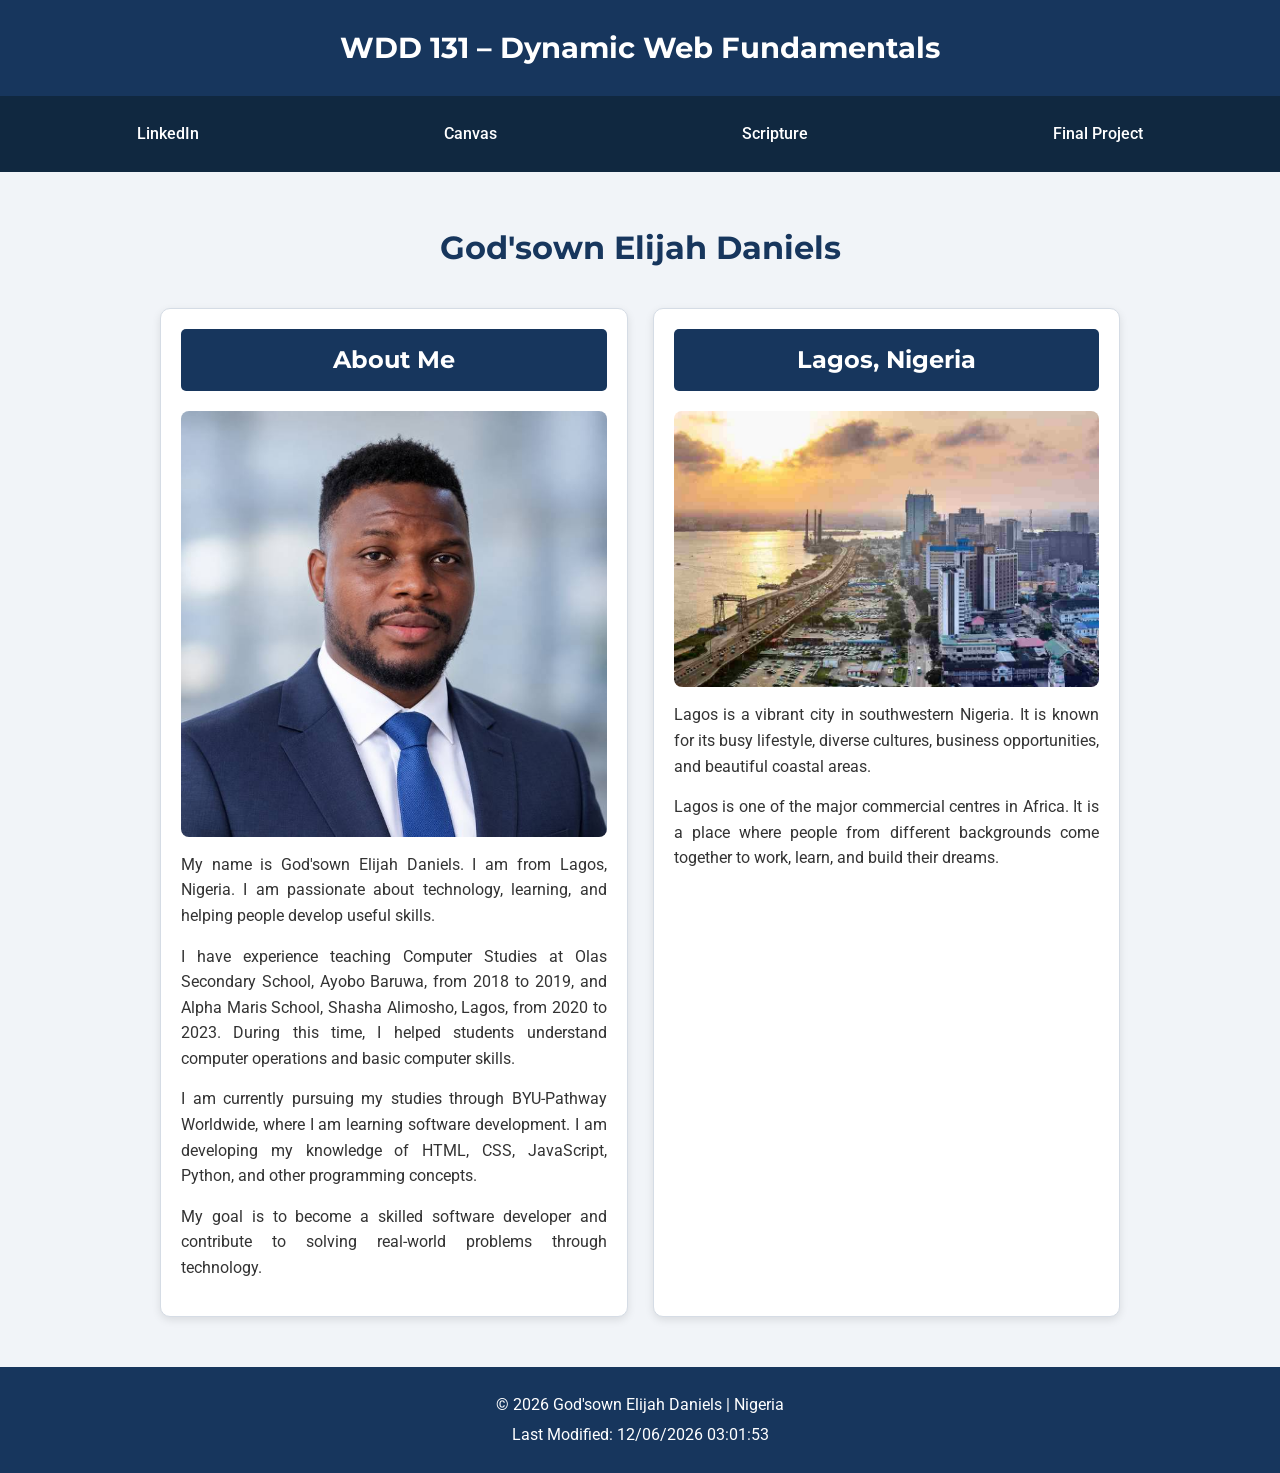
==== index.html @ 5084df3a "homepage" ====
<!DOCTYPE html>
<html lang="en-US">
<head>
    <meta charset="UTF-8">
    <meta name="viewport" content="width=device-width, initial-scale=1.0">

    <meta name="description" content="WDD 131 – Dynamic Web Fundamentals homepage of God'sown Elijah Daniels from Lagos, Nigeria. Learn about my background, teaching experience, software development journey, and studies at BYU-Pathway.">

    <meta name="author" content="God'sown Elijah Daniels">

    <title>WDD 131 – Dynamic Web Fundamentals – God'sown Elijah Daniels</title>

    <link rel="stylesheet" href="styles/base.css">

    <script src="scripts/getdates.js" defer></script>
</head>

<body>

    <header>
        <span id="course-title">WDD 131 – Dynamic Web Fundamentals</span>

        <nav>
            <a href="https://www.linkedin.com/" target="_blank">LinkedIn</a>

            <a href="https://byupw.instructure.com/" target="_blank">Canvas</a>

            <a href="https://www.churchofjesuschrist.org/study/scriptures" target="_blank">Scripture</a>

            <a href="#">Final Project</a>
        </nav>
    </header>

    <main>
        <h1>God'sown Elijah Daniels</h1>

        <!-- Card 1: About Me -->
        <section class="card">
            <h2>About Me</h2>

            <img src="images/profile.jpg"Portrait of God'sown Elijah Daniels">

            <p>
                My name is God'sown Elijah Daniels. I am from Lagos, Nigeria.
                I am passionate about technology, learning, and helping people
                develop useful skills.
            </p>

            <p>
                I have experience teaching Computer Studies at Olas Secondary
                School, Ayobo Baruwa, from 2018 to 2019, and Alpha Maris School,
                Shasha Alimosho, Lagos, from 2020 to 2023. During this time,
                I helped students understand computer operations and basic
                computer skills.
            </p>

            <p>
                I am currently pursuing my studies through BYU-Pathway Worldwide,
                where I am learning software development. I am developing my
                knowledge of HTML, CSS, JavaScript, Python, and other programming
                concepts.
            </p>

            <p>
                My goal is to become a skilled software developer and contribute
                to solving real-world problems through technology.
            </p>
        </section>

        <!-- Card 2: Lagos, Nigeria -->
        <section class="card">
            <h2>Lagos, Nigeria</h2>

            <img src="images/lagos.jpg" alt="A view representing Lagos, Nigeria">

            <p>
                Lagos is a vibrant city in southwestern Nigeria.
                It is known for its busy lifestyle, diverse cultures,
                business opportunities, and beautiful coastal areas.
            </p>

            <p>
                Lagos is one of the major commercial centres in Africa.
                It is a place where people from different backgrounds
                come together to work, learn, and build their dreams.
            </p>
        </section>

    </main>

    <footer>
        <p>
            &copy; <span id="currentyear"></span>
            God'sown Elijah Daniels | Nigeria
        </p>

        <p id="lastModified"></p>
    </footer>

</body>
</html>
---- styles/base.css ----
/* Google Fonts */
@import url('https://fonts.googleapis.com/css2?family=Roboto:wght@400;500;700&family=Montserrat:wght@500;600;700&display=swap');

/* General page styling */
* {
    margin: 0;
    padding: 0;
    box-sizing: border-box;
}

body {
    font-family: 'Roboto', sans-serif;
    background-color: #f1f4f8;
    color: #333;
    line-height: 1.6;
}

/* Header styling */
header {
    background-color: #17365d;
    color: white;
    text-align: center;
}

#course-title {
    display: block;
    padding: 25px 10px;
    font-family: 'Montserrat', sans-serif;
    font-size: 1.8rem;
    font-weight: 700;
}

/* Navigation styling */
nav {
    display: flex;
    justify-content: space-around;
    align-items: center;
    background-color: #102840;
    padding: 15px;
}

nav a {
    color: white;
    text-decoration: none;
    padding: 10px 20px;
    font-weight: 500;
}

nav a:hover {
    background-color: #f4b942;
    color: #102840;
    text-decoration: underline;
}

/* Main content styling */
main {
    max-width: 1000px;
    margin: 30px auto;
    padding: 20px;
    display: grid;
    grid-template-columns: 1fr 1fr;
    gap: 25px;
}

/* Main heading */
main h1 {
    grid-column: 1 / 3;
    text-align: center;
    color: #17365d;
    font-family: 'Montserrat', sans-serif;
    margin-bottom: 10px;
}

/* Card styling */
.card {
    background-color: white;
    border: 1px solid #d5dce5;
    border-radius: 10px;
    padding: 20px;
    box-shadow: 0 3px 8px rgba(0, 0, 0, 0.1);
}

/* Card headings */
.card h2 {
    background-color: #17365d;
    color: white;
    text-align: center;
    padding: 12px;
    margin-bottom: 20px;
    border-radius: 5px;
    font-family: 'Montserrat', sans-serif;
}

/* Card images */
.card img {
    display: block;
    max-width: 100%;
    height: auto;
    margin: 0 auto 15px;
    border-radius: 8px;
}

/* Card paragraphs */
.card p {
    margin-bottom: 15px;
    text-align: justify;
}

/* Footer styling */
footer {
    background-color: #17365d;
    color: white;
    text-align: center;
    padding: 20px;
    margin-top: 30px;
}

footer p {
    margin: 5px;
}

/* Responsive design for mobile devices */
@media screen and (max-width: 600px) {

    #course-title {
        font-size: 1.3rem;
    }

    nav {
        flex-direction: column;
        gap: 10px;
    }

    main {
        grid-template-columns: 1fr;
        padding: 15px;
    }

    main h1 {
        grid-column: 1;
    }
}
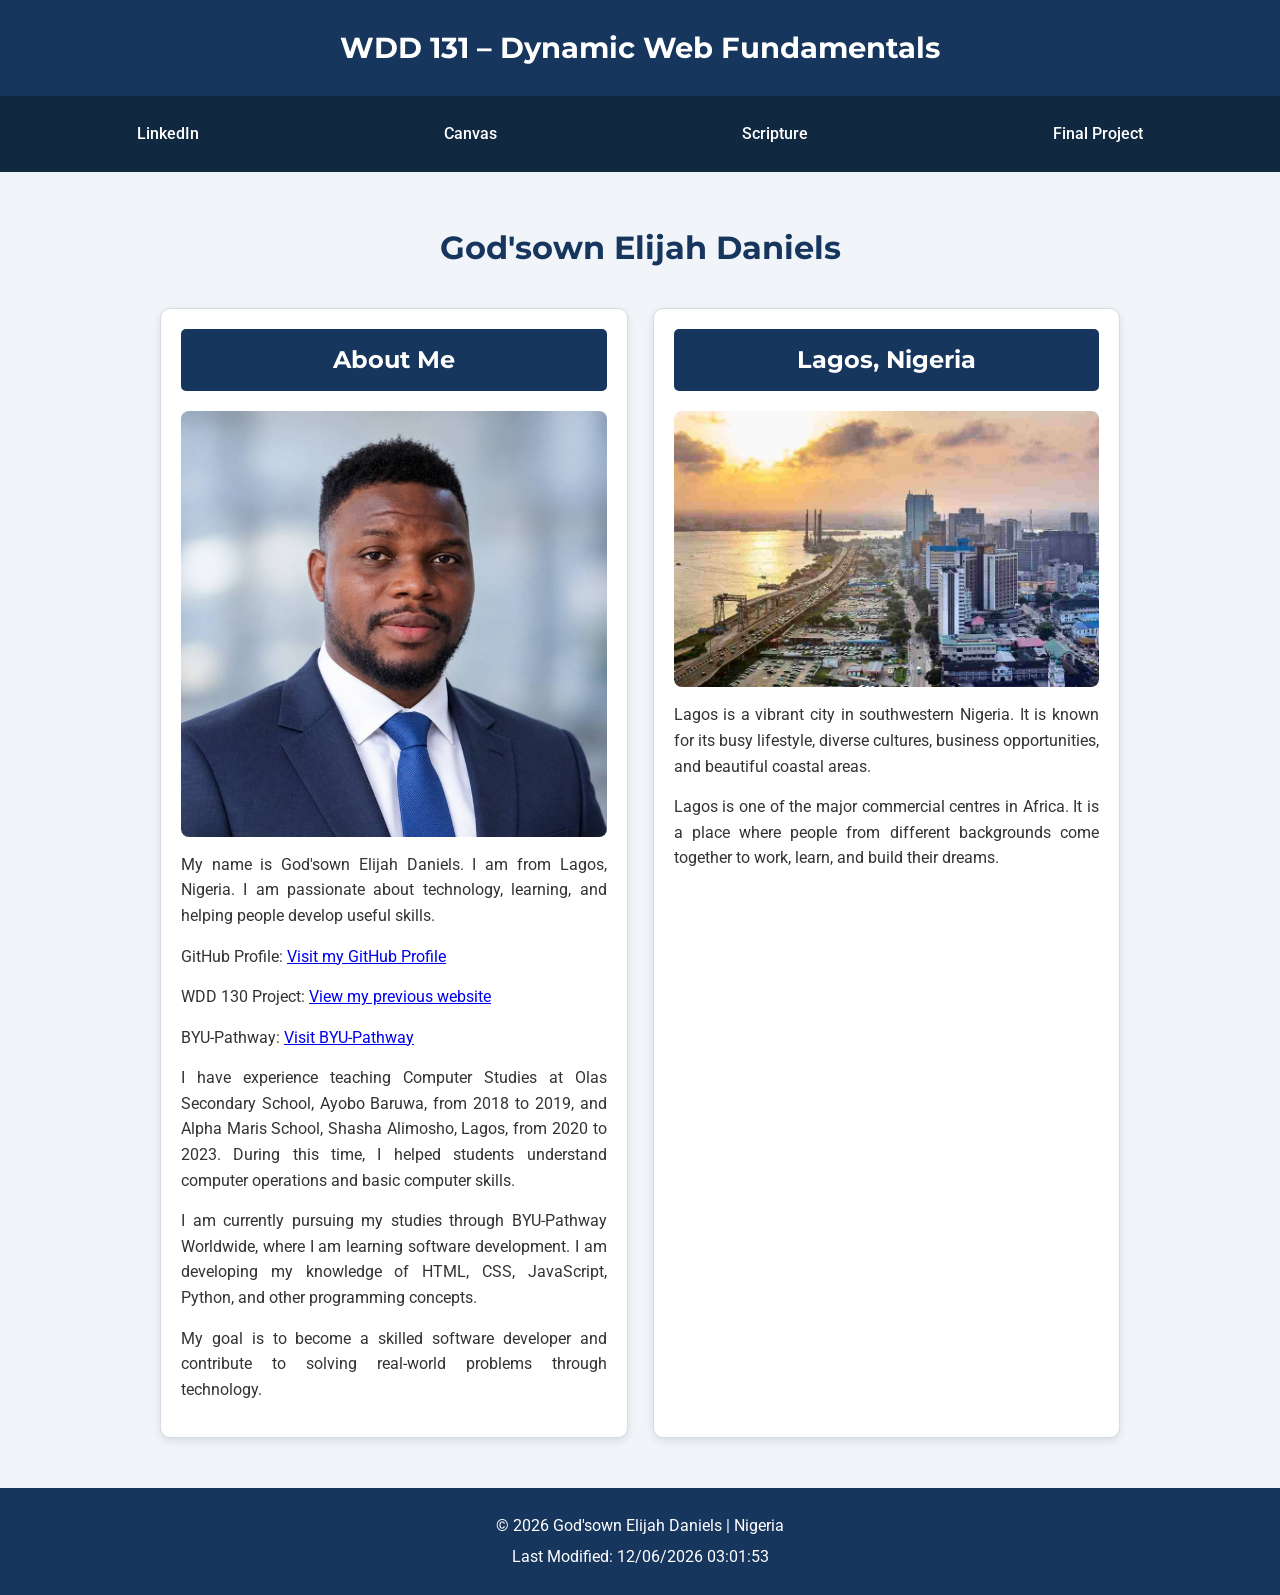
==== commit 3ae74294: "homepage" ====
--- a/index.html
+++ b/index.html
@@ -5,11 +5,16 @@
     <meta charset="UTF-8">
     <meta name="viewport" content="width=device-width, initial-scale=1.0">
 
-    <meta name="description" content="WDD 131 – Dynamic Web Fundamentals homepage of God'sown Elijah Daniels from Lagos, Nigeria. Learn about my background, teaching experience, software development journey, and studies at BYU-Pathway.">
+    <meta name="description" content="Learn about my journey from teaching Computer Studies to studying software development at BYU-Pathway in Nigeria.">
 
     <meta name="author" content="God'sown Elijah Daniels">
 
     <title>WDD 131 – Dynamic Web Fundamentals – God'sown Elijah Daniels</title>
+
+
+    <link rel="preconnect" href="https://fonts.googleapis.com">
+    <link rel="preconnect" href="https://fonts.gstatic.com" crossorigin>
+    <link href="https://fonts.googleapis.com/css2?family=Roboto:wght@400;500;700&family=Montserrat:wght@500;600;700&display=swap" rel="stylesheet">
 
     <link rel="stylesheet" href="styles/base.css">
 
@@ -45,6 +50,27 @@
                 My name is God'sown Elijah Daniels. I am from Lagos, Nigeria.
                 I am passionate about technology, learning, and helping people
                 develop useful skills.
+            </p>
+
+            <p>
+                 GitHub Profile:
+             <a href="https://github.com/Godsowneli" target="_blank" rel="noopener">
+                Visit my GitHub Profile
+           </a>
+            </p>
+
+             <p>
+                 WDD 130 Project:
+              <a href="https://godsowneli.github.io/wdd130/" target="_blank" rel="noopener">
+                 View my previous website
+                </a>
+            </p>
+             
+            <p>
+                BYU-Pathway:
+             <a href="https://www.byupathway.edu/" target="_blank" rel="noopener">
+                  Visit BYU-Pathway
+             </a>
             </p>
 
             <p>
--- a/styles/base.css
+++ b/styles/base.css
@@ -1,7 +1,3 @@
-
-/* Google Fonts */
-@import url('https://fonts.googleapis.com/css2?family=Roboto:wght@400;500;700&family=Montserrat:wght@500;600;700&display=swap');
-
 /* General page styling */
 * {
     margin: 0;
